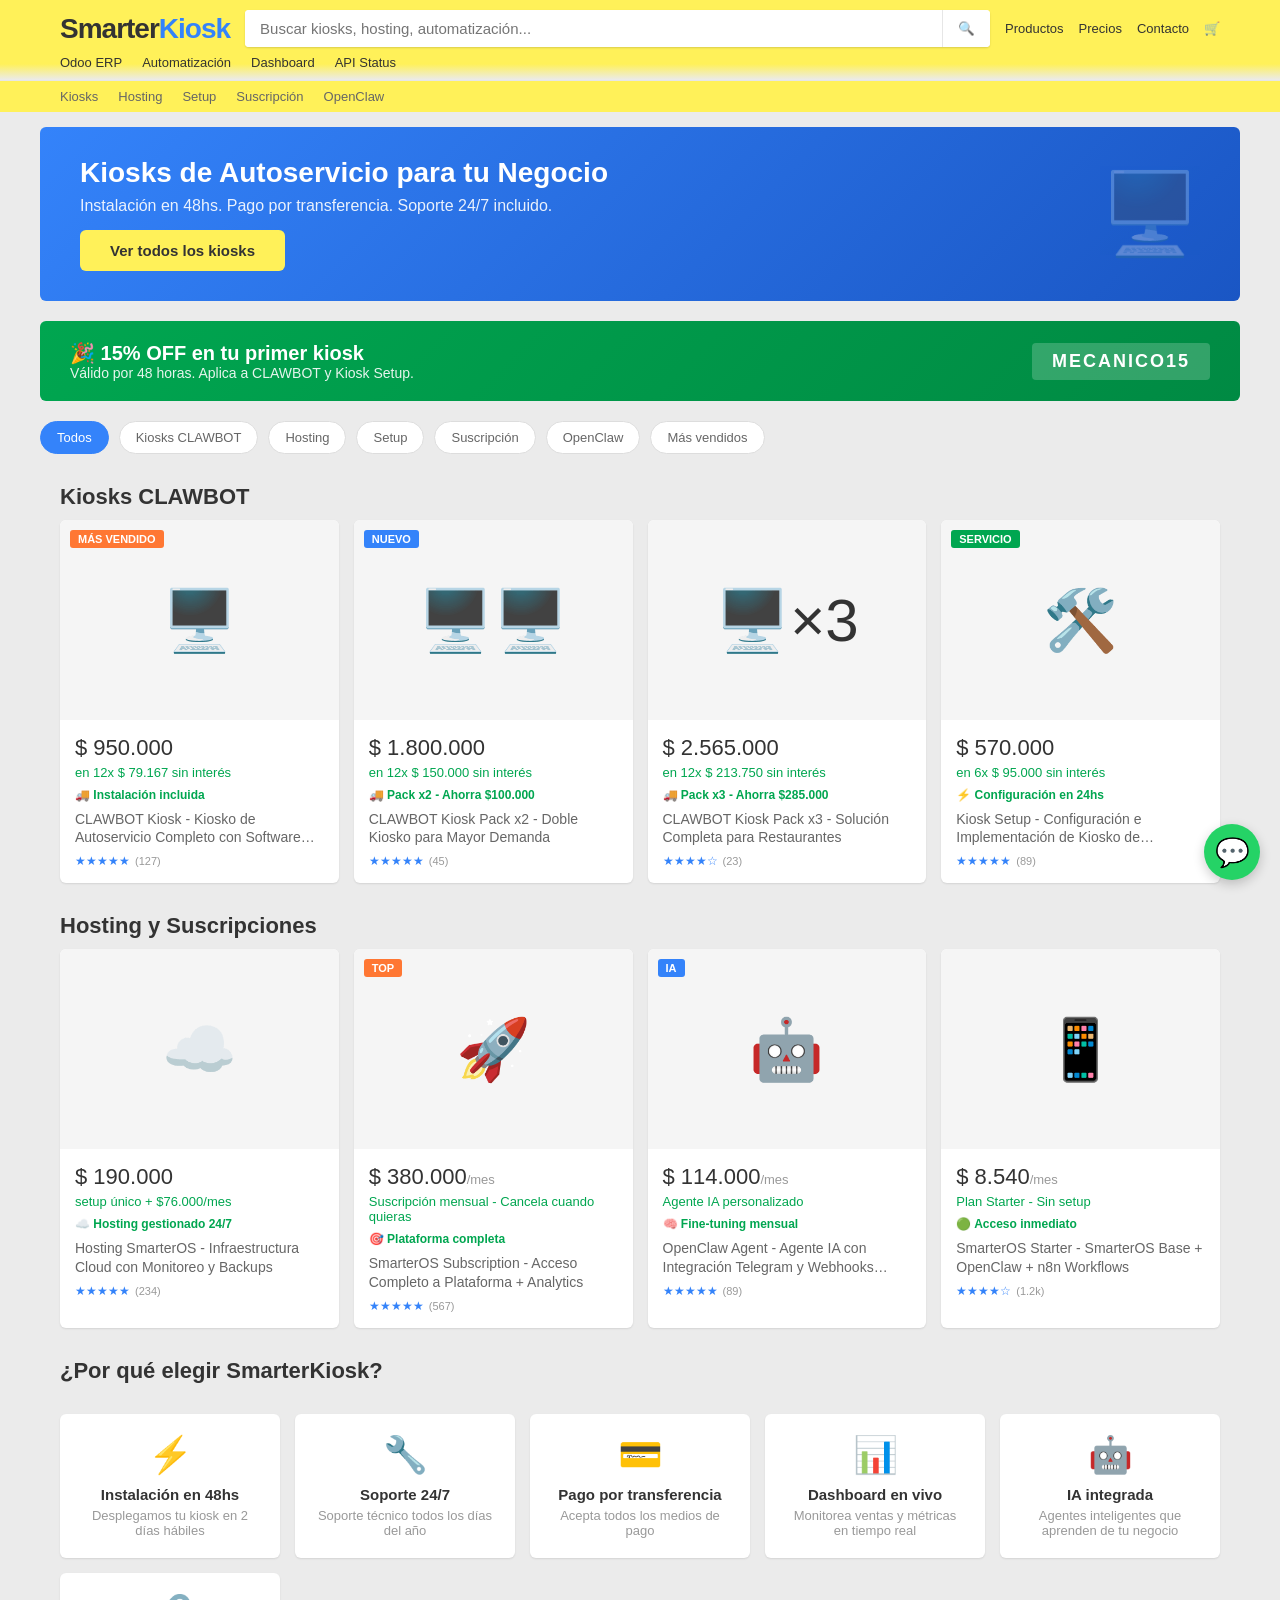
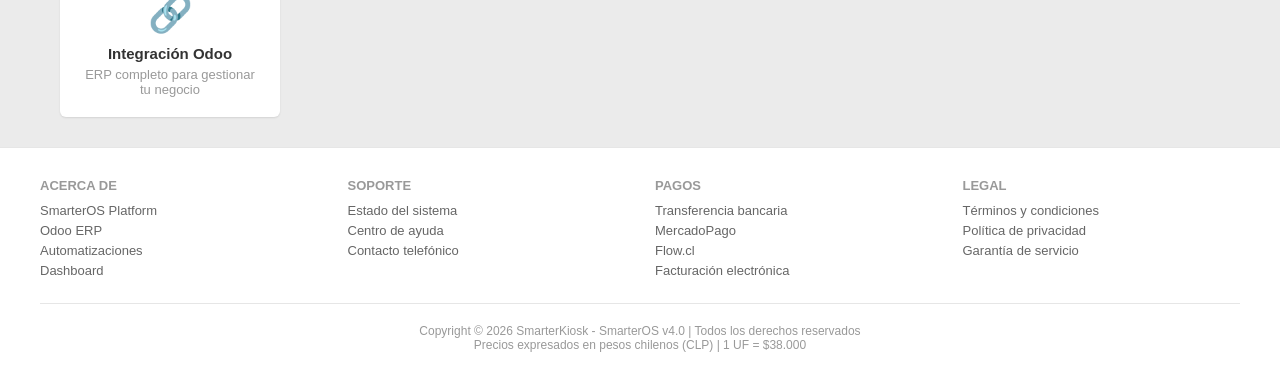
==== landing-meli/index.html @ 8a1b9704 "🛒 MercadoLibre-style Kiosk Landing Page CREATED: landing-meli/index.html   - ML-style header with se" ====
<!DOCTYPE html>
<html lang="es">
<head>
    <meta charset="UTF-8">
    <meta name="viewport" content="width=device-width, initial-scale=1.0">
    <title>SmarterKiosk - Kiosks de Autoservicio | SmarterOS</title>
    <link rel="icon" href="data:image/svg+xml,<svg xmlns='http://www.w3.org/2000/svg' viewBox='0 0 100 100'><text y='.9em' font-size='90'>🖥️</text></svg>">
    <style>
        * { margin: 0; padding: 0; box-sizing: border-box; }
        body { font-family: -apple-system, 'Proxima Nova', Roboto, Arial, sans-serif; background: #ebebeb; color: #333; }
        a { text-decoration: none; color: #3483fa; }
        a:hover { color: #1259c3; }
        
        /* HEADER */
        .header { background: linear-gradient(to bottom, #fff159 0%, #fff159 80%, #ebebeb 100%); padding: 0; position: sticky; top: 0; z-index: 100; }
        .header-inner { max-width: 1200px; margin: 0 auto; padding: 10px 20px; }
        .header-top { display: flex; align-items: center; gap: 15px; margin-bottom: 8px; }
        .logo { font-size: 28px; font-weight: 800; color: #333; letter-spacing: -1px; }
        .logo span { color: #3483fa; }
        .search-bar { flex: 1; display: flex; background: #fff; border-radius: 4px; overflow: hidden; box-shadow: 0 1px 2px rgba(0,0,0,0.15); }
        .search-bar input { flex: 1; padding: 10px 15px; border: none; font-size: 15px; outline: none; }
        .search-bar button { padding: 10px 15px; background: #fff; border: none; border-left: 1px solid #e6e6e6; cursor: pointer; color: #999; }
        .search-bar button:hover { color: #3483fa; }
        .header-nav { display: flex; gap: 20px; align-items: center; font-size: 13px; color: #333; }
        .header-nav a { color: #333; font-size: 13px; }
        .header-nav a:hover { color: #3483fa; }
        .header-right { margin-left: auto; display: flex; gap: 15px; align-items: center; }
        .header-right a { color: #333; font-size: 13px; white-space: nowrap; }
        .cart-icon { font-size: 18px; }

        /* SUBHEADER */
        .subheader { background: #fff159; border-top: 1px solid #e6e6e6; }
        .subheader-inner { max-width: 1200px; margin: 0 auto; padding: 8px 20px; display: flex; gap: 20px; font-size: 13px; }
        .subheader-inner a { color: #666; font-size: 13px; }
        .subheader-inner a:hover { color: #3483fa; }

        /* BANNER */
        .banner { max-width: 1200px; margin: 15px auto; border-radius: 6px; overflow: hidden; background: linear-gradient(135deg, #3483fa 0%, #1a56c4 100%); color: #fff; padding: 30px 40px; display: flex; align-items: center; justify-content: space-between; }
        .banner-text h1 { font-size: 28px; font-weight: 700; margin-bottom: 8px; }
        .banner-text p { font-size: 16px; opacity: 0.9; margin-bottom: 15px; }
        .banner-cta { display: inline-block; background: #fff159; color: #333; padding: 12px 30px; border-radius: 6px; font-weight: 600; font-size: 15px; transition: all 0.2s; }
        .banner-cta:hover { background: #ffe44e; transform: translateY(-2px); }
        .banner-img { font-size: 80px; opacity: 0.3; }

        /* CATEGORIES */
        .categories { max-width: 1200px; margin: 20px auto; display: flex; gap: 10px; overflow-x: auto; padding-bottom: 10px; }
        .cat-pill { padding: 8px 16px; background: #fff; border: 1px solid #ddd; border-radius: 20px; font-size: 13px; white-space: nowrap; color: #666; }
        .cat-pill:hover, .cat-pill.active { background: #3483fa; color: #fff; border-color: #3483fa; }

        /* PRODUCTS GRID */
        .section-title { max-width: 1200px; margin: 20px auto 10px; font-size: 22px; font-weight: 600; color: #333; padding: 0 20px; }
        .products { max-width: 1200px; margin: 0 auto 30px; display: grid; grid-template-columns: repeat(auto-fill, minmax(240px, 1fr)); gap: 15px; padding: 0 20px; }
        .product { background: #fff; border-radius: 6px; overflow: hidden; box-shadow: 0 1px 2px rgba(0,0,0,0.1); transition: box-shadow 0.2s; cursor: pointer; }
        .product:hover { box-shadow: 0 4px 12px rgba(0,0,0,0.15); }
        .product-img { height: 200px; background: #f5f5f5; display: flex; align-items: center; justify-content: center; font-size: 60px; position: relative; }
        .product-badge { position: absolute; top: 10px; left: 10px; background: #00a650; color: #fff; font-size: 11px; font-weight: 600; padding: 3px 8px; border-radius: 3px; }
        .product-badge.hot { background: #ff7733; }
        .product-badge.new { background: #3483fa; }
        .product-info { padding: 15px; }
        .product-price { font-size: 22px; font-weight: 400; color: #333; margin-bottom: 4px; }
        .product-installments { font-size: 13px; color: #00a650; margin-bottom: 8px; }
        .product-shipping { font-size: 12px; color: #00a650; font-weight: 600; margin-bottom: 8px; }
        .product-name { font-size: 14px; color: #666; line-height: 1.3; display: -webkit-box; -webkit-line-clamp: 2; -webkit-box-orient: vertical; overflow: hidden; }
        .product-rating { margin-top: 8px; display: flex; align-items: center; gap: 5px; }
        .stars { color: #3483fa; font-size: 12px; }
        .rating-count { font-size: 11px; color: #999; }

        /* FEATURES SECTION */
        .features { max-width: 1200px; margin: 30px auto; display: grid; grid-template-columns: repeat(auto-fit, minmax(200px, 1fr)); gap: 15px; padding: 0 20px; }
        .feature { background: #fff; border-radius: 6px; padding: 20px; text-align: center; box-shadow: 0 1px 2px rgba(0,0,0,0.1); }
        .feature-icon { font-size: 36px; margin-bottom: 10px; }
        .feature h3 { font-size: 15px; font-weight: 600; color: #333; margin-bottom: 5px; }
        .feature p { font-size: 13px; color: #999; }

        /* COUPON BANNER */
        .coupon-banner { max-width: 1200px; margin: 20px auto; background: linear-gradient(135deg, #00a650 0%, #008a43 100%); color: #fff; padding: 20px 30px; border-radius: 6px; display: flex; align-items: center; justify-content: space-between; }
        .coupon-banner h3 { font-size: 20px; font-weight: 700; }
        .coupon-banner p { font-size: 14px; opacity: 0.9; }
        .coupon-code { background: rgba(255,255,255,0.2); padding: 8px 20px; border-radius: 4px; font-size: 18px; font-weight: 700; letter-spacing: 2px; }

        /* FOOTER */
        .footer { background: #fff; border-top: 1px solid #e6e6e6; margin-top: 30px; padding: 30px 20px; }
        .footer-inner { max-width: 1200px; margin: 0 auto; display: grid; grid-template-columns: repeat(auto-fit, minmax(200px, 1fr)); gap: 30px; }
        .footer h4 { font-size: 13px; font-weight: 700; color: #999; margin-bottom: 10px; text-transform: uppercase; }
        .footer a { display: block; font-size: 13px; color: #666; margin-bottom: 5px; }
        .footer a:hover { color: #3483fa; }
        .footer-bottom { max-width: 1200px; margin: 20px auto 0; padding-top: 20px; border-top: 1px solid #e6e6e6; text-align: center; font-size: 12px; color: #999; }

        /* WHATSAPP FLOAT */
        .whatsapp-float { position: fixed; bottom: 20px; right: 20px; background: #25d366; color: #fff; width: 56px; height: 56px; border-radius: 50%; display: flex; align-items: center; justify-content: center; font-size: 28px; box-shadow: 0 4px 12px rgba(0,0,0,0.2); z-index: 999; }
        .whatsapp-float:hover { transform: scale(1.1); }

        /* RESPONSIVE */
        @media (max-width: 768px) {
            .header-top { flex-wrap: wrap; }
            .search-bar { order: 3; width: 100%; }
            .header-right { display: none; }
            .banner { flex-direction: column; text-align: center; padding: 20px; }
            .banner-img { display: none; }
            .products { grid-template-columns: repeat(2, 1fr); gap: 10px; }
            .product-img { height: 150px; }
            .product-price { font-size: 18px; }
            .coupon-banner { flex-direction: column; text-align: center; gap: 15px; }
        }
    </style>
</head>
<body>

    <!-- HEADER -->
    <header class="header">
        <div class="header-inner">
            <div class="header-top">
                <div class="logo">Smarter<span>Kiosk</span></div>
                <div class="search-bar">
                    <input type="text" placeholder="Buscar kiosks, hosting, automatización...">
                    <button>🔍</button>
                </div>
                <div class="header-right">
                    <a href="#productos">Productos</a>
                    <a href="#precios">Precios</a>
                    <a href="#contacto">Contacto</a>
                    <a href="https://odoo.ecocupon.cl" class="cart-icon">🛒</a>
                </div>
            </div>
            <div class="header-nav">
                <a href="https://odoo.ecocupon.cl">Odoo ERP</a>
                <a href="https://n8n.smarterbot.store">Automatización</a>
                <a href="https://flow.smarterbot.store">Dashboard</a>
                <a href="https://os.smarterbot.store">API Status</a>
            </div>
        </div>
    </header>

    <!-- SUBHEADER -->
    <div class="subheader">
        <div class="subheader-inner">
            <a href="#kiosks">Kiosks</a>
            <a href="#hosting">Hosting</a>
            <a href="#setup">Setup</a>
            <a href="#subscription">Suscripción</a>
            <a href="#openclaw">OpenClaw</a>
        </div>
    </div>

    <!-- BANNER -->
    <div class="banner">
        <div class="banner-text">
            <h1>Kiosks de Autoservicio para tu Negocio</h1>
            <p>Instalación en 48hs. Pago por transferencia. Soporte 24/7 incluido.</p>
            <a href="#productos" class="banner-cta">Ver todos los kiosks</a>
        </div>
        <div class="banner-img">🖥️</div>
    </div>

    <!-- COUPON BANNER -->
    <div class="coupon-banner">
        <div>
            <h3>🎉 15% OFF en tu primer kiosk</h3>
            <p>Válido por 48 horas. Aplica a CLAWBOT y Kiosk Setup.</p>
        </div>
        <div class="coupon-code">MECANICO15</div>
    </div>

    <!-- CATEGORIES -->
    <div class="categories">
        <div class="cat-pill active">Todos</div>
        <div class="cat-pill">Kiosks CLAWBOT</div>
        <div class="cat-pill">Hosting</div>
        <div class="cat-pill">Setup</div>
        <div class="cat-pill">Suscripción</div>
        <div class="cat-pill">OpenClaw</div>
        <div class="cat-pill">Más vendidos</div>
    </div>

    <!-- PRODUCTS: KIOSKS -->
    <h2 class="section-title">Kiosks CLAWBOT</h2>
    <div class="products">
        <div class="product" onclick="window.open('https://odoo.ecocupon.cl/web/login')">
            <div class="product-img">🖥️
                <span class="product-badge hot">MÁS VENDIDO</span>
            </div>
            <div class="product-info">
                <div class="product-price">$ 950.000</div>
                <div class="product-installments">en 12x $ 79.167 sin interés</div>
                <div class="product-shipping">🚚 Instalación incluida</div>
                <div class="product-name">CLAWBOT Kiosk - Kiosko de Autoservicio Completo con Software Integrado</div>
                <div class="product-rating">
                    <span class="stars">★★★★★</span>
                    <span class="rating-count">(127)</span>
                </div>
            </div>
        </div>
        <div class="product" onclick="window.open('https://odoo.ecocupon.cl/web/login')">
            <div class="product-img">🖥️🖥️
                <span class="product-badge new">NUEVO</span>
            </div>
            <div class="product-info">
                <div class="product-price">$ 1.800.000</div>
                <div class="product-installments">en 12x $ 150.000 sin interés</div>
                <div class="product-shipping">🚚 Pack x2 - Ahorra $100.000</div>
                <div class="product-name">CLAWBOT Kiosk Pack x2 - Doble Kiosko para Mayor Demanda</div>
                <div class="product-rating">
                    <span class="stars">★★★★★</span>
                    <span class="rating-count">(45)</span>
                </div>
            </div>
        </div>
        <div class="product" onclick="window.open('https://odoo.ecocupon.cl/web/login')">
            <div class="product-img">🖥️×3</div>
            <div class="product-info">
                <div class="product-price">$ 2.565.000</div>
                <div class="product-installments">en 12x $ 213.750 sin interés</div>
                <div class="product-shipping">🚚 Pack x3 - Ahorra $285.000</div>
                <div class="product-name">CLAWBOT Kiosk Pack x3 - Solución Completa para Restaurantes</div>
                <div class="product-rating">
                    <span class="stars">★★★★☆</span>
                    <span class="rating-count">(23)</span>
                </div>
            </div>
        </div>
        <div class="product" onclick="window.open('https://odoo.ecocupon.cl/web/login')">
            <div class="product-img">🛠️
                <span class="product-badge">SERVICIO</span>
            </div>
            <div class="product-info">
                <div class="product-price">$ 570.000</div>
                <div class="product-installments">en 6x $ 95.000 sin interés</div>
                <div class="product-shipping">⚡ Configuración en 24hs</div>
                <div class="product-name">Kiosk Setup - Configuración e Implementación de Kiosko de Autoservicio</div>
                <div class="product-rating">
                    <span class="stars">★★★★★</span>
                    <span class="rating-count">(89)</span>
                </div>
            </div>
        </div>
    </div>

    <!-- PRODUCTS: HOSTING & SUB -->
    <h2 class="section-title">Hosting y Suscripciones</h2>
    <div class="products">
        <div class="product" onclick="window.open('https://odoo.ecocupon.cl/web/login')">
            <div class="product-img">☁️</div>
            <div class="product-info">
                <div class="product-price">$ 190.000</div>
                <div class="product-installments">setup único + $76.000/mes</div>
                <div class="product-shipping">☁️ Hosting gestionado 24/7</div>
                <div class="product-name">Hosting SmarterOS - Infraestructura Cloud con Monitoreo y Backups</div>
                <div class="product-rating">
                    <span class="stars">★★★★★</span>
                    <span class="rating-count">(234)</span>
                </div>
            </div>
        </div>
        <div class="product" onclick="window.open('https://odoo.ecocupon.cl/web/login')">
            <div class="product-img">🚀
                <span class="product-badge hot">TOP</span>
            </div>
            <div class="product-info">
                <div class="product-price">$ 380.000<span style="font-size:13px;color:#999">/mes</span></div>
                <div class="product-installments">Suscripción mensual - Cancela cuando quieras</div>
                <div class="product-shipping">🎯 Plataforma completa</div>
                <div class="product-name">SmarterOS Subscription - Acceso Completo a Plataforma + Analytics</div>
                <div class="product-rating">
                    <span class="stars">★★★★★</span>
                    <span class="rating-count">(567)</span>
                </div>
            </div>
        </div>
        <div class="product" onclick="window.open('https://odoo.ecocupon.cl/web/login')">
            <div class="product-img">🤖
                <span class="product-badge new">IA</span>
            </div>
            <div class="product-info">
                <div class="product-price">$ 114.000<span style="font-size:13px;color:#999">/mes</span></div>
                <div class="product-installments">Agente IA personalizado</div>
                <div class="product-shipping">🧠 Fine-tuning mensual</div>
                <div class="product-name">OpenClaw Agent - Agente IA con Integración Telegram y Webhooks Custom</div>
                <div class="product-rating">
                    <span class="stars">★★★★★</span>
                    <span class="rating-count">(89)</span>
                </div>
            </div>
        </div>
        <div class="product" onclick="window.open('https://odoo.ecocupon.cl/web/login')">
            <div class="product-img">📱</div>
            <div class="product-info">
                <div class="product-price">$ 8.540<span style="font-size:13px;color:#999">/mes</span></div>
                <div class="product-installments">Plan Starter - Sin setup</div>
                <div class="product-shipping">🟢 Acceso inmediato</div>
                <div class="product-name">SmarterOS Starter - SmarterOS Base + OpenClaw + n8n Workflows</div>
                <div class="product-rating">
                    <span class="stars">★★★★☆</span>
                    <span class="rating-count">(1.2k)</span>
                </div>
            </div>
        </div>
    </div>

    <!-- FEATURES -->
    <h2 class="section-title">¿Por qué elegir SmarterKiosk?</h2>
    <div class="features">
        <div class="feature">
            <div class="feature-icon">⚡</div>
            <h3>Instalación en 48hs</h3>
            <p>Desplegamos tu kiosk en 2 días hábiles</p>
        </div>
        <div class="feature">
            <div class="feature-icon">🔧</div>
            <h3>Soporte 24/7</h3>
            <p>Soporte técnico todos los días del año</p>
        </div>
        <div class="feature">
            <div class="feature-icon">💳</div>
            <h3>Pago por transferencia</h3>
            <p>Acepta todos los medios de pago</p>
        </div>
        <div class="feature">
            <div class="feature-icon">📊</div>
            <h3>Dashboard en vivo</h3>
            <p>Monitorea ventas y métricas en tiempo real</p>
        </div>
        <div class="feature">
            <div class="feature-icon">🤖</div>
            <h3>IA integrada</h3>
            <p>Agentes inteligentes que aprenden de tu negocio</p>
        </div>
        <div class="feature">
            <div class="feature-icon">🔗</div>
            <h3>Integración Odoo</h3>
            <p>ERP completo para gestionar tu negocio</p>
        </div>
    </div>

    <!-- FOOTER -->
    <footer class="footer">
        <div class="footer-inner">
            <div>
                <h4>Acerca de</h4>
                <a href="https://os.smarterbot.store">SmarterOS Platform</a>
                <a href="https://odoo.ecocupon.cl">Odoo ERP</a>
                <a href="https://n8n.smarterbot.store">Automatizaciones</a>
                <a href="https://flow.smarterbot.store">Dashboard</a>
            </div>
            <div>
                <h4>Soporte</h4>
                <a href="https://os.smarterbot.store/status.json">Estado del sistema</a>
                <a href="https://qr.ecocupon.cl">Centro de ayuda</a>
                <a href="tel:+56900000000">Contacto telefónico</a>
            </div>
            <div>
                <h4>Pagos</h4>
                <a href="#">Transferencia bancaria</a>
                <a href="#">MercadoPago</a>
                <a href="#">Flow.cl</a>
                <a href="#">Facturación electrónica</a>
            </div>
            <div>
                <h4>Legal</h4>
                <a href="#">Términos y condiciones</a>
                <a href="#">Política de privacidad</a>
                <a href="#">Garantía de servicio</a>
            </div>
        </div>
        <div class="footer-bottom">
            <p>Copyright © 2026 SmarterKiosk - SmarterOS v4.0 | Todos los derechos reservados</p>
            <p>Precios expresados en pesos chilenos (CLP) | 1 UF = $38.000</p>
        </div>
    </footer>

    <!-- WHATSAPP FLOAT -->
    <a href="https://wa.me/56900000000?text=Hola!%20Me%20interesa%20un%20CLAWBOT%20Kiosk" class="whatsapp-float" target="_blank" title="Chatea por WhatsApp">💬</a>

</body>
</html>
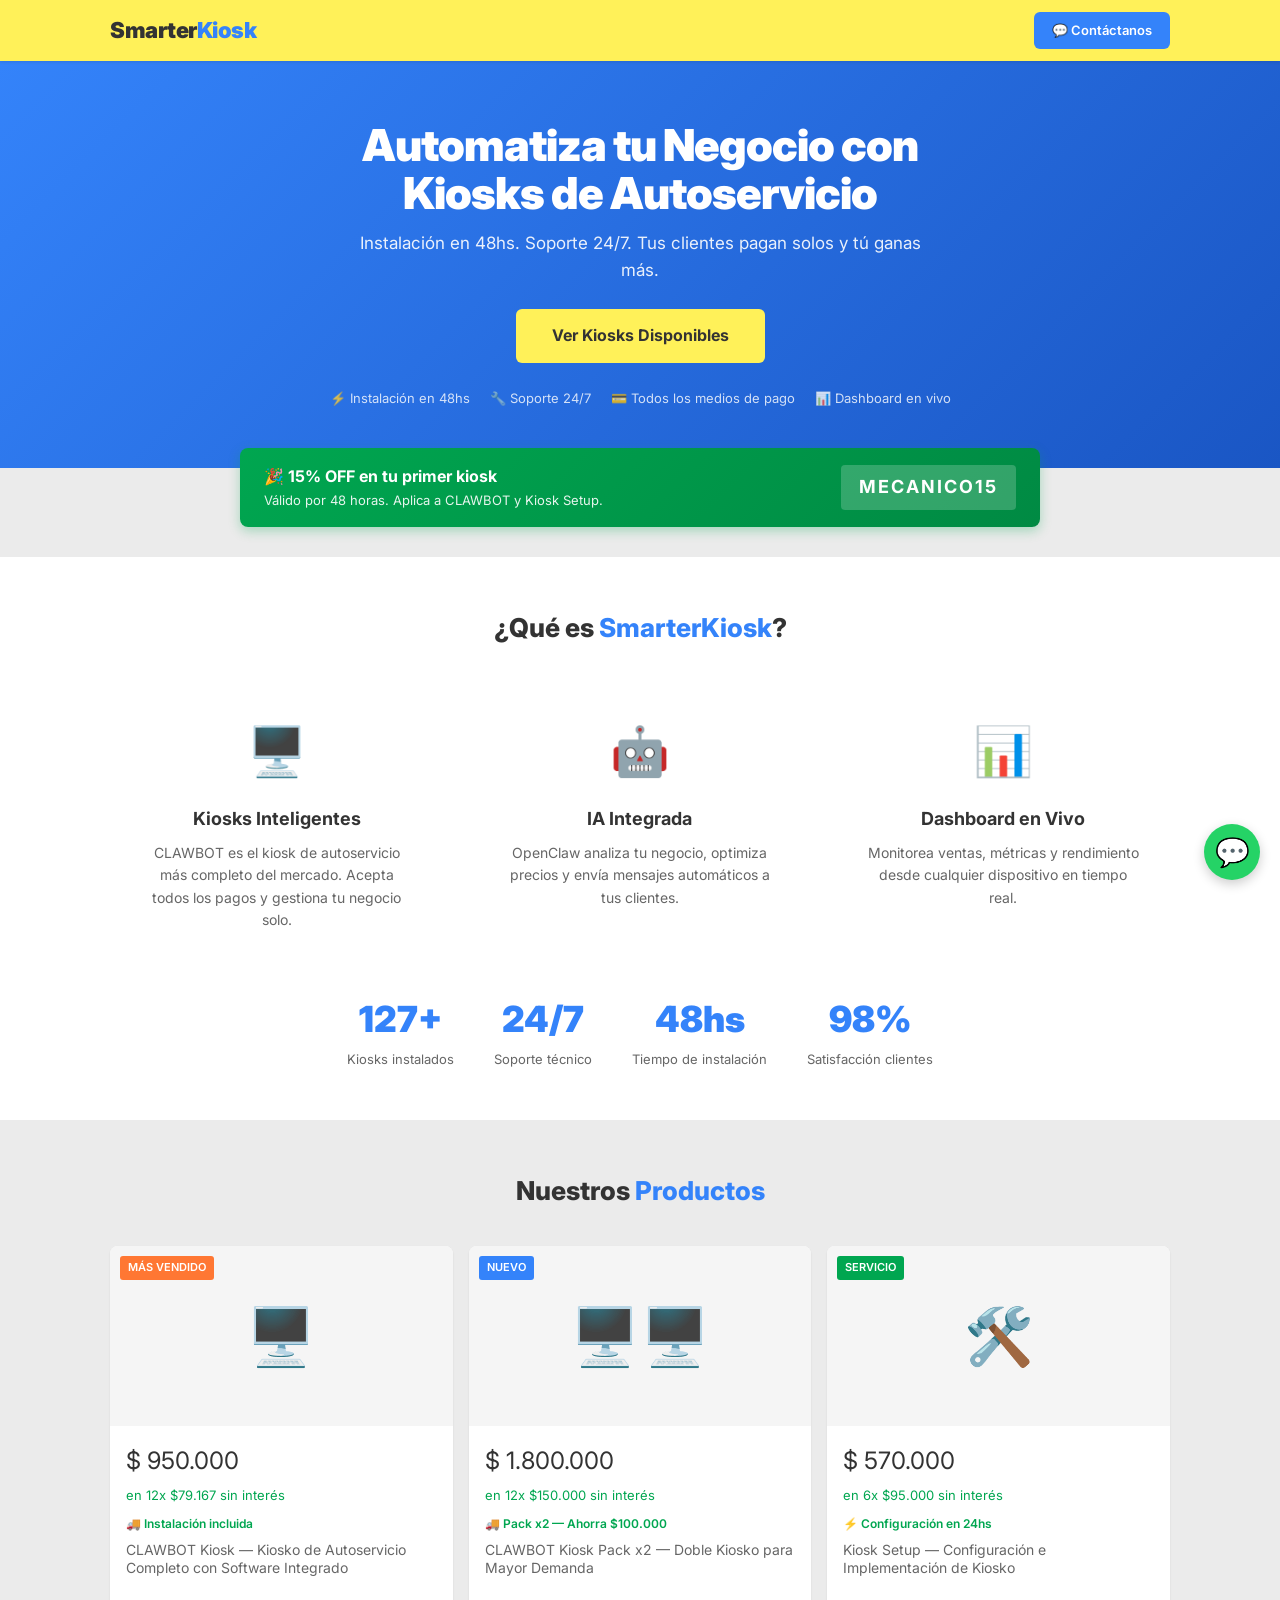
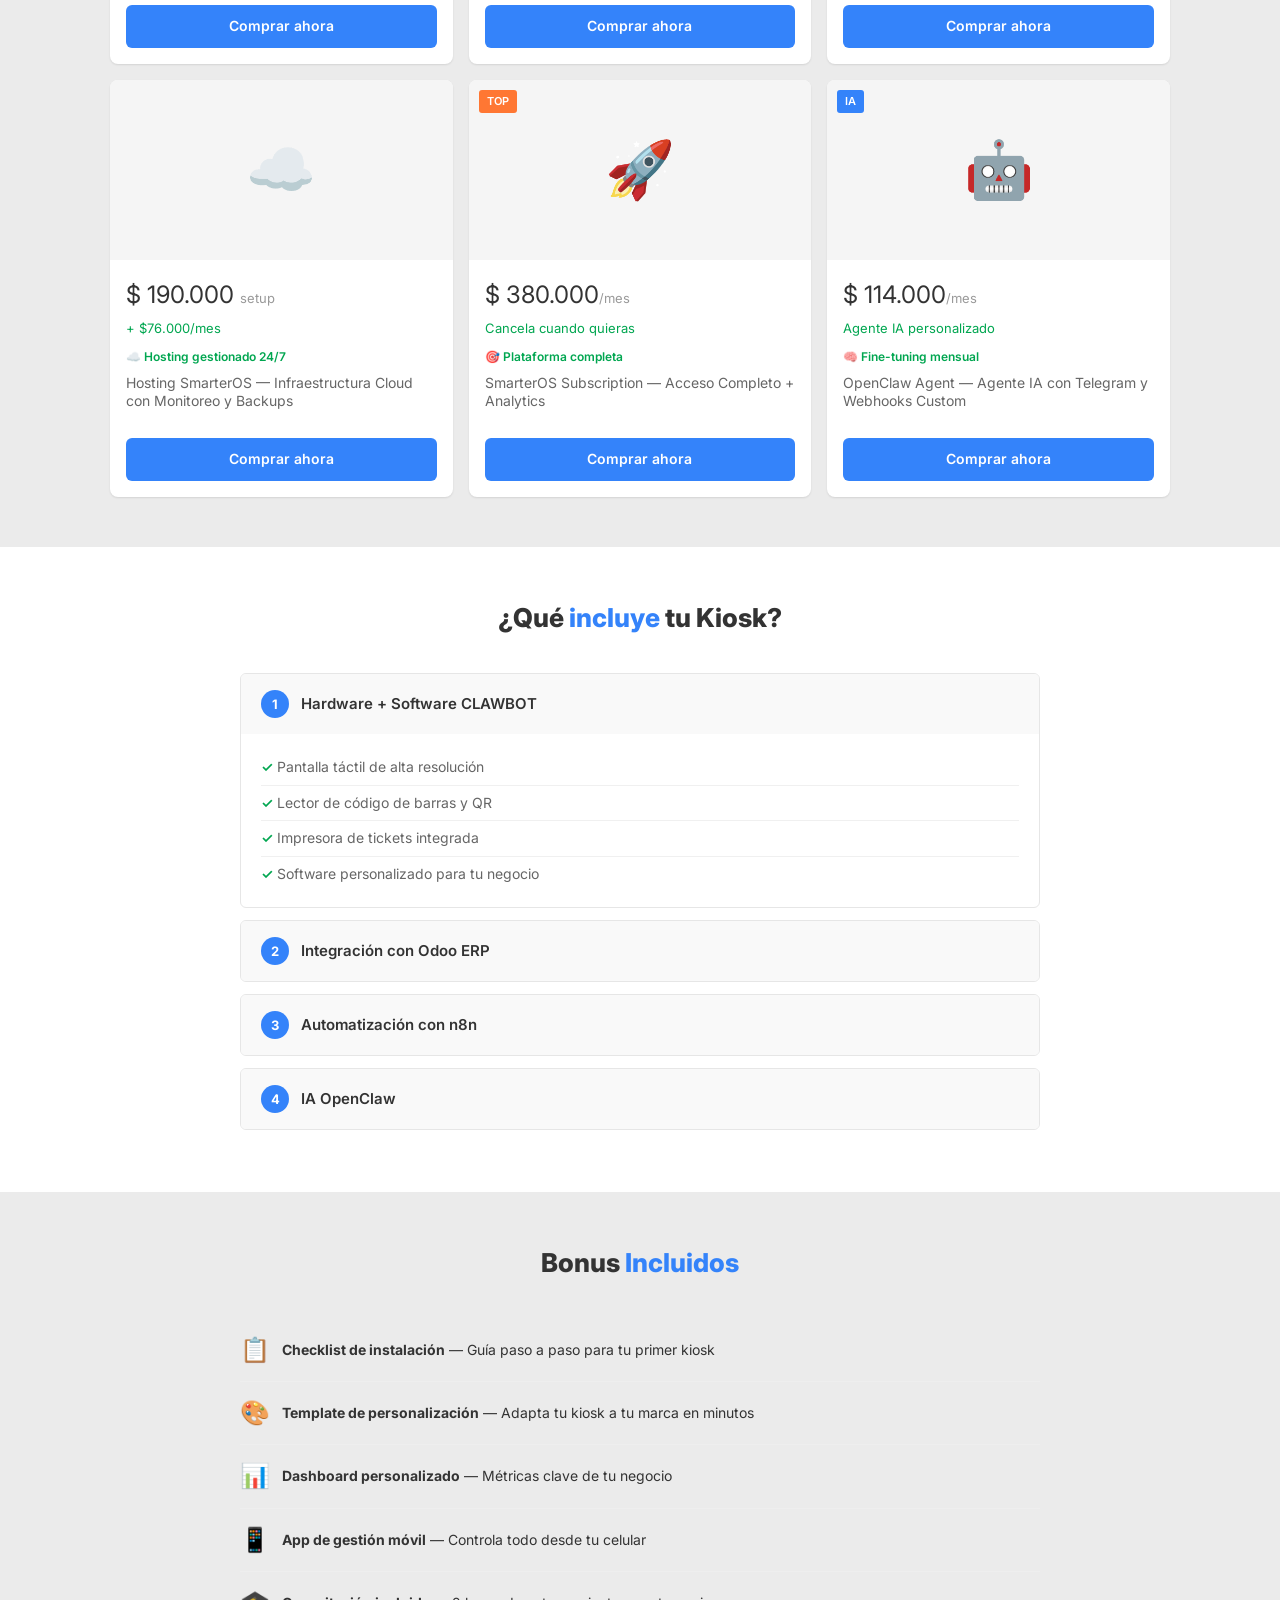
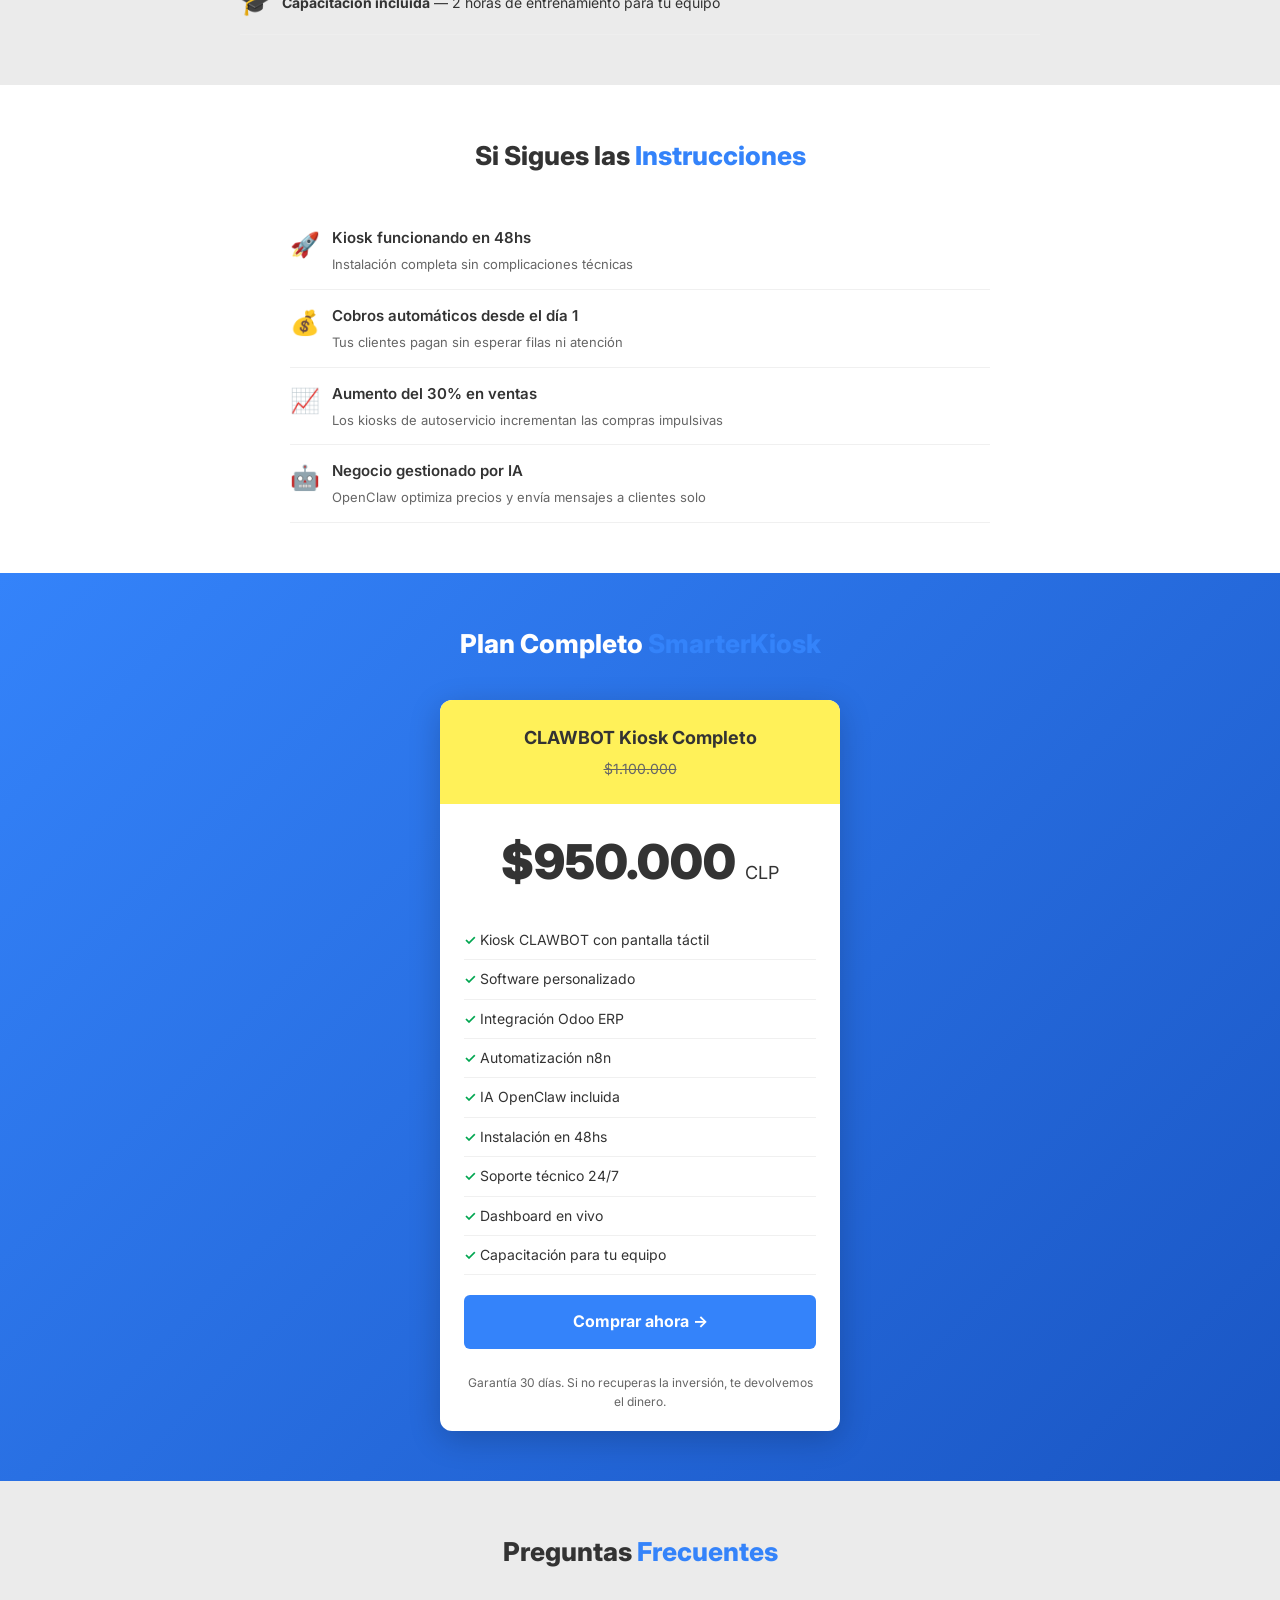
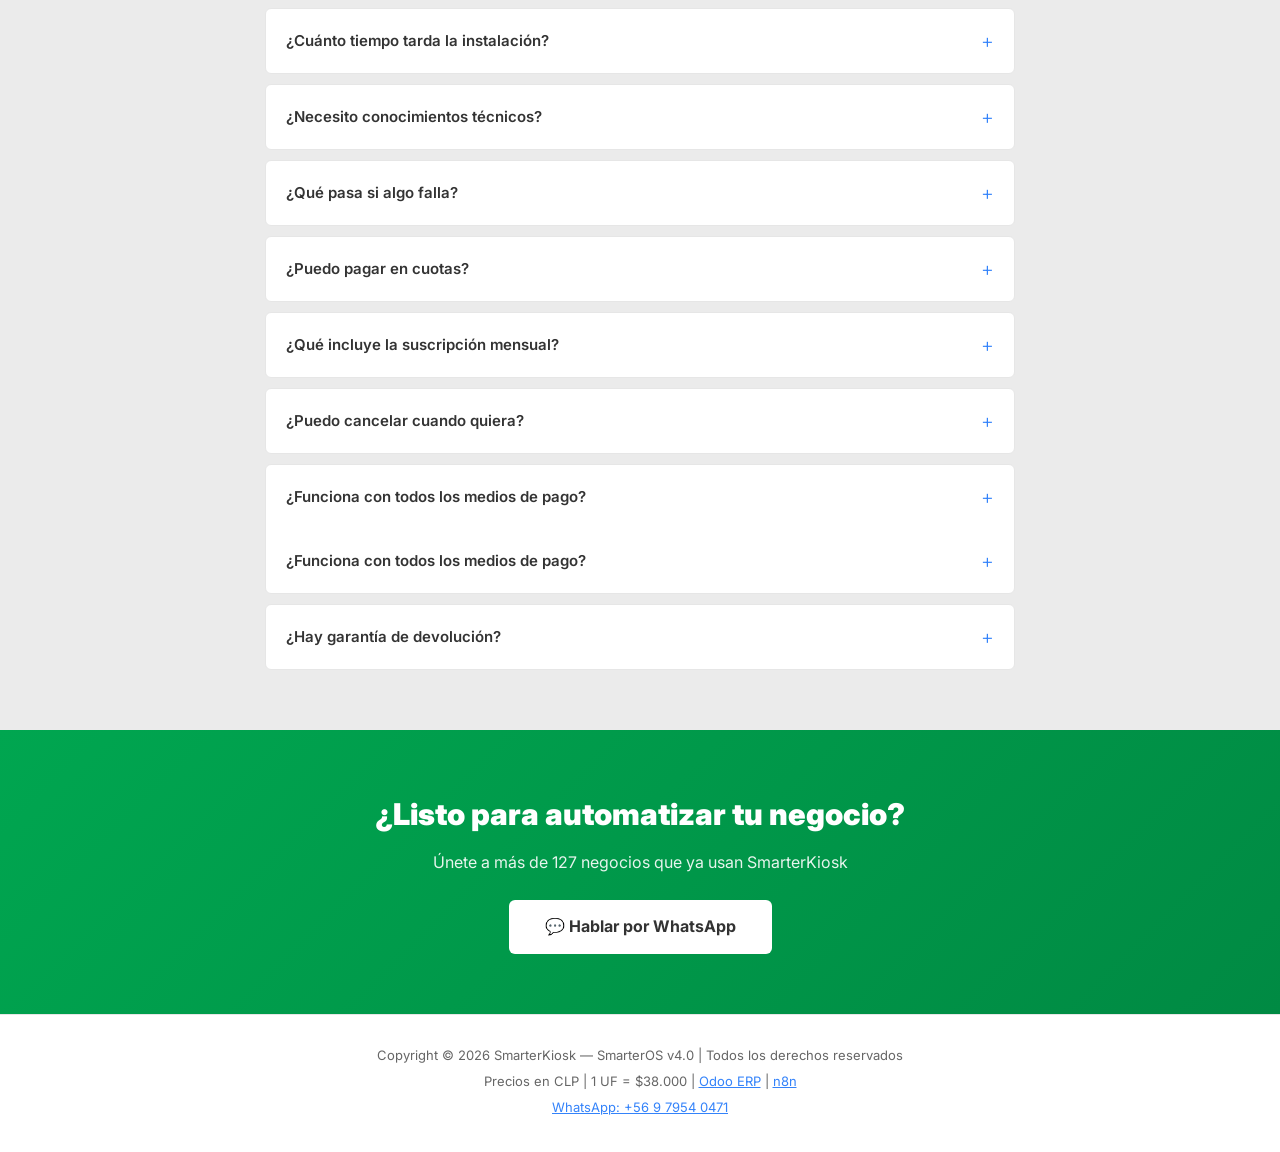
==== commit c63bb163: "MeliNinja-style Kiosk Landing - Complete redesign STYLE: Based on melininja.com structure   - Hero s" ====
--- a/landing-meli/index.html
+++ b/landing-meli/index.html
@@ -3,156 +3,187 @@
 <head>
     <meta charset="UTF-8">
     <meta name="viewport" content="width=device-width, initial-scale=1.0">
-    <title>SmarterKiosk - Kiosks de Autoservicio | SmarterOS</title>
-    <link rel="icon" href="data:image/svg+xml,<svg xmlns='http://www.w3.org/2000/svg' viewBox='0 0 100 100'><text y='.9em' font-size='90'>🖥️</text></svg>">
+    <title>SmarterKiosk — Kiosks de Autoservicio para tu Negocio</title>
+    <link rel="preconnect" href="https://fonts.googleapis.com">
+    <link href="https://fonts.googleapis.com/css2?family=Inter:wght@400;500;600;700;800;900&display=swap" rel="stylesheet">
     <style>
         * { margin: 0; padding: 0; box-sizing: border-box; }
-        body { font-family: -apple-system, 'Proxima Nova', Roboto, Arial, sans-serif; background: #ebebeb; color: #333; }
-        a { text-decoration: none; color: #3483fa; }
-        a:hover { color: #1259c3; }
+        :root {
+            --yellow: #FFF159;
+            --blue: #3483FA;
+            --green: #00A650;
+            --dark: #333;
+            --gray: #666;
+            --light: #EBEBEB;
+            --white: #FFF;
+        }
+        body { font-family: 'Inter', -apple-system, sans-serif; background: var(--light); color: var(--dark); line-height: 1.6; }
+        .container { max-width: 1100px; margin: 0 auto; padding: 0 20px; }
         
         /* HEADER */
-        .header { background: linear-gradient(to bottom, #fff159 0%, #fff159 80%, #ebebeb 100%); padding: 0; position: sticky; top: 0; z-index: 100; }
-        .header-inner { max-width: 1200px; margin: 0 auto; padding: 10px 20px; }
-        .header-top { display: flex; align-items: center; gap: 15px; margin-bottom: 8px; }
-        .logo { font-size: 28px; font-weight: 800; color: #333; letter-spacing: -1px; }
-        .logo span { color: #3483fa; }
-        .search-bar { flex: 1; display: flex; background: #fff; border-radius: 4px; overflow: hidden; box-shadow: 0 1px 2px rgba(0,0,0,0.15); }
-        .search-bar input { flex: 1; padding: 10px 15px; border: none; font-size: 15px; outline: none; }
-        .search-bar button { padding: 10px 15px; background: #fff; border: none; border-left: 1px solid #e6e6e6; cursor: pointer; color: #999; }
-        .search-bar button:hover { color: #3483fa; }
-        .header-nav { display: flex; gap: 20px; align-items: center; font-size: 13px; color: #333; }
-        .header-nav a { color: #333; font-size: 13px; }
-        .header-nav a:hover { color: #3483fa; }
-        .header-right { margin-left: auto; display: flex; gap: 15px; align-items: center; }
-        .header-right a { color: #333; font-size: 13px; white-space: nowrap; }
-        .cart-icon { font-size: 18px; }
-
-        /* SUBHEADER */
-        .subheader { background: #fff159; border-top: 1px solid #e6e6e6; }
-        .subheader-inner { max-width: 1200px; margin: 0 auto; padding: 8px 20px; display: flex; gap: 20px; font-size: 13px; }
-        .subheader-inner a { color: #666; font-size: 13px; }
-        .subheader-inner a:hover { color: #3483fa; }
-
-        /* BANNER */
-        .banner { max-width: 1200px; margin: 15px auto; border-radius: 6px; overflow: hidden; background: linear-gradient(135deg, #3483fa 0%, #1a56c4 100%); color: #fff; padding: 30px 40px; display: flex; align-items: center; justify-content: space-between; }
-        .banner-text h1 { font-size: 28px; font-weight: 700; margin-bottom: 8px; }
-        .banner-text p { font-size: 16px; opacity: 0.9; margin-bottom: 15px; }
-        .banner-cta { display: inline-block; background: #fff159; color: #333; padding: 12px 30px; border-radius: 6px; font-weight: 600; font-size: 15px; transition: all 0.2s; }
-        .banner-cta:hover { background: #ffe44e; transform: translateY(-2px); }
-        .banner-img { font-size: 80px; opacity: 0.3; }
-
-        /* CATEGORIES */
-        .categories { max-width: 1200px; margin: 20px auto; display: flex; gap: 10px; overflow-x: auto; padding-bottom: 10px; }
-        .cat-pill { padding: 8px 16px; background: #fff; border: 1px solid #ddd; border-radius: 20px; font-size: 13px; white-space: nowrap; color: #666; }
-        .cat-pill:hover, .cat-pill.active { background: #3483fa; color: #fff; border-color: #3483fa; }
-
-        /* PRODUCTS GRID */
-        .section-title { max-width: 1200px; margin: 20px auto 10px; font-size: 22px; font-weight: 600; color: #333; padding: 0 20px; }
-        .products { max-width: 1200px; margin: 0 auto 30px; display: grid; grid-template-columns: repeat(auto-fill, minmax(240px, 1fr)); gap: 15px; padding: 0 20px; }
-        .product { background: #fff; border-radius: 6px; overflow: hidden; box-shadow: 0 1px 2px rgba(0,0,0,0.1); transition: box-shadow 0.2s; cursor: pointer; }
-        .product:hover { box-shadow: 0 4px 12px rgba(0,0,0,0.15); }
-        .product-img { height: 200px; background: #f5f5f5; display: flex; align-items: center; justify-content: center; font-size: 60px; position: relative; }
-        .product-badge { position: absolute; top: 10px; left: 10px; background: #00a650; color: #fff; font-size: 11px; font-weight: 600; padding: 3px 8px; border-radius: 3px; }
-        .product-badge.hot { background: #ff7733; }
-        .product-badge.new { background: #3483fa; }
-        .product-info { padding: 15px; }
-        .product-price { font-size: 22px; font-weight: 400; color: #333; margin-bottom: 4px; }
-        .product-installments { font-size: 13px; color: #00a650; margin-bottom: 8px; }
-        .product-shipping { font-size: 12px; color: #00a650; font-weight: 600; margin-bottom: 8px; }
-        .product-name { font-size: 14px; color: #666; line-height: 1.3; display: -webkit-box; -webkit-line-clamp: 2; -webkit-box-orient: vertical; overflow: hidden; }
-        .product-rating { margin-top: 8px; display: flex; align-items: center; gap: 5px; }
-        .stars { color: #3483fa; font-size: 12px; }
-        .rating-count { font-size: 11px; color: #999; }
-
-        /* FEATURES SECTION */
-        .features { max-width: 1200px; margin: 30px auto; display: grid; grid-template-columns: repeat(auto-fit, minmax(200px, 1fr)); gap: 15px; padding: 0 20px; }
-        .feature { background: #fff; border-radius: 6px; padding: 20px; text-align: center; box-shadow: 0 1px 2px rgba(0,0,0,0.1); }
-        .feature-icon { font-size: 36px; margin-bottom: 10px; }
-        .feature h3 { font-size: 15px; font-weight: 600; color: #333; margin-bottom: 5px; }
-        .feature p { font-size: 13px; color: #999; }
-
-        /* COUPON BANNER */
-        .coupon-banner { max-width: 1200px; margin: 20px auto; background: linear-gradient(135deg, #00a650 0%, #008a43 100%); color: #fff; padding: 20px 30px; border-radius: 6px; display: flex; align-items: center; justify-content: space-between; }
-        .coupon-banner h3 { font-size: 20px; font-weight: 700; }
-        .coupon-banner p { font-size: 14px; opacity: 0.9; }
-        .coupon-code { background: rgba(255,255,255,0.2); padding: 8px 20px; border-radius: 4px; font-size: 18px; font-weight: 700; letter-spacing: 2px; }
+        header { background: var(--yellow); padding: 12px 0; position: sticky; top: 0; z-index: 100; box-shadow: 0 1px 3px rgba(0,0,0,0.1); }
+        .header-inner { display: flex; align-items: center; justify-content: space-between; max-width: 1100px; margin: 0 auto; padding: 0 20px; }
+        .logo { font-size: 22px; font-weight: 900; color: var(--dark); letter-spacing: -0.5px; }
+        .logo span { color: var(--blue); }
+        .header-cta { background: var(--blue); color: var(--white); padding: 8px 18px; border-radius: 6px; font-size: 13px; font-weight: 600; text-decoration: none; }
+        .header-cta:hover { background: #1259c3; }
+
+        /* HERO */
+        .hero { background: linear-gradient(135deg, var(--blue) 0%, #1a56c4 100%); color: var(--white); padding: 60px 20px; text-align: center; }
+        .hero h1 { font-size: clamp(28px, 5vw, 44px); font-weight: 900; line-height: 1.1; margin-bottom: 12px; letter-spacing: -1px; }
+        .hero p { font-size: 17px; opacity: 0.9; margin-bottom: 25px; max-width: 600px; margin-left: auto; margin-right: auto; }
+        .hero-cta { display: inline-block; background: var(--yellow); color: var(--dark); padding: 14px 36px; border-radius: 6px; font-weight: 700; font-size: 16px; text-decoration: none; transition: all 0.2s; }
+        .hero-cta:hover { background: #ffe44e; transform: translateY(-2px); }
+        .hero-badges { display: flex; justify-content: center; gap: 20px; margin-top: 25px; flex-wrap: wrap; font-size: 13px; opacity: 0.8; }
+        .hero-badges span { display: flex; align-items: center; gap: 5px; }
+
+        /* SECTION */
+        .section { padding: 50px 20px; }
+        .section-title { text-align: center; font-size: 26px; font-weight: 800; margin-bottom: 35px; color: var(--dark); }
+        .section-title span { color: var(--blue); }
+
+        /* ABOUT */
+        .about { background: var(--white); }
+        .about-grid { display: grid; grid-template-columns: repeat(auto-fit, minmax(280px, 1fr)); gap: 30px; max-width: 1100px; margin: 0 auto; }
+        .about-card { padding: 30px; text-align: center; }
+        .about-icon { font-size: 48px; margin-bottom: 15px; }
+        .about-card h3 { font-size: 18px; font-weight: 700; margin-bottom: 8px; }
+        .about-card p { font-size: 14px; color: var(--gray); }
+        .stats { display: flex; justify-content: center; gap: 40px; margin-top: 30px; flex-wrap: wrap; }
+        .stat { text-align: center; }
+        .stat-num { font-size: 36px; font-weight: 900; color: var(--blue); }
+        .stat-label { font-size: 13px; color: var(--gray); }
+
+        /* PRODUCTS */
+        .products-grid { display: grid; grid-template-columns: repeat(auto-fill, minmax(260px, 1fr)); gap: 16px; max-width: 1100px; margin: 0 auto; }
+        .product { background: var(--white); border-radius: 8px; overflow: hidden; box-shadow: 0 1px 2px rgba(0,0,0,0.1); transition: box-shadow 0.2s; }
+        .product:hover { box-shadow: 0 6px 16px rgba(0,0,0,0.15); }
+        .product-img { height: 180px; background: #f5f5f5; display: flex; align-items: center; justify-content: center; font-size: 56px; position: relative; }
+        .badge { position: absolute; top: 10px; left: 10px; background: var(--green); color: #fff; font-size: 11px; font-weight: 600; padding: 3px 8px; border-radius: 3px; }
+        .badge.hot { background: #ff7733; }
+        .badge.new { background: var(--blue); }
+        .product-info { padding: 16px; }
+        .price { font-size: 24px; font-weight: 400; color: var(--dark); margin-bottom: 4px; }
+        .installments { font-size: 13px; color: var(--green); margin-bottom: 8px; }
+        .shipping { font-size: 12px; color: var(--green); font-weight: 600; margin-bottom: 8px; }
+        .product-name { font-size: 14px; color: var(--gray); line-height: 1.3; display: -webkit-box; -webkit-line-clamp: 2; -webkit-box-orient: vertical; overflow: hidden; }
+        .product-btn { display: block; width: calc(100% - 32px); margin: 12px 16px 16px; padding: 10px; background: var(--blue); color: #fff; border: none; border-radius: 6px; font-size: 14px; font-weight: 600; cursor: pointer; text-align: center; text-decoration: none; }
+        .product-btn:hover { background: #1259c3; }
+
+        /* COURSE STRUCTURE */
+        .structure { background: var(--white); }
+        .modules { max-width: 800px; margin: 0 auto; }
+        .module { border: 1px solid #e6e6e6; border-radius: 6px; margin-bottom: 12px; overflow: hidden; }
+        .module-header { padding: 16px 20px; background: #f9f9f9; display: flex; align-items: center; gap: 12px; cursor: pointer; }
+        .module-num { background: var(--blue); color: #fff; width: 28px; height: 28px; border-radius: 50%; display: flex; align-items: center; justify-content: center; font-size: 13px; font-weight: 700; }
+        .module-title { font-size: 15px; font-weight: 600; }
+        .module-content { padding: 16px 20px; font-size: 14px; color: var(--gray); display: none; }
+        .module.open .module-content { display: block; }
+        .module ul { list-style: none; padding: 0; }
+        .module ul li { padding: 6px 0; border-bottom: 1px solid #f0f0f0; }
+        .module ul li:last-child { border-bottom: none; }
+        .module ul li::before { content: "✓ "; color: var(--green); font-weight: 600; }
+
+        /* BONUSES */
+        .bonuses { max-width: 800px; margin: 0 auto; }
+        .bonus-item { display: flex; align-items: center; gap: 12px; padding: 12px 0; border-bottom: 1px solid #eee; }
+        .bonus-icon { font-size: 24px; }
+        .bonus-text { font-size: 14px; }
+        .bonus-text strong { color: var(--dark); }
+
+        /* PRICING */
+        .pricing-section { background: linear-gradient(135deg, var(--blue) 0%, #1a56c4 100%); color: #fff; text-align: center; }
+        .pricing-section .section-title { color: #fff; }
+        .pricing-card { max-width: 400px; margin: 0 auto; background: #fff; color: var(--dark); border-radius: 12px; overflow: hidden; box-shadow: 0 8px 32px rgba(0,0,0,0.2); }
+        .pricing-header { background: var(--yellow); padding: 24px; }
+        .pricing-header h3 { font-size: 18px; font-weight: 700; margin-bottom: 5px; }
+        .pricing-header .old-price { font-size: 14px; color: var(--gray); text-decoration: line-through; }
+        .pricing-amount { font-size: 48px; font-weight: 900; color: var(--dark); padding: 20px; }
+        .pricing-amount span { font-size: 18px; font-weight: 400; }
+        .pricing-features { padding: 0 24px 20px; text-align: left; }
+        .pricing-features li { list-style: none; padding: 8px 0; font-size: 14px; border-bottom: 1px solid #f0f0f0; }
+        .pricing-features li::before { content: "✓ "; color: var(--green); font-weight: 600; }
+        .pricing-btn { display: block; margin: 0 24px 24px; padding: 14px; background: var(--blue); color: #fff; border: none; border-radius: 6px; font-size: 16px; font-weight: 700; cursor: pointer; text-decoration: none; text-align: center; }
+        .pricing-btn:hover { background: #1259c3; }
+        .pricing-guarantee { font-size: 12px; color: var(--gray); padding: 0 24px 20px; text-align: center; }
+
+        /* OUTCOMES */
+        .outcomes { background: var(--white); }
+        .outcomes-list { max-width: 700px; margin: 0 auto; }
+        .outcome { display: flex; align-items: flex-start; gap: 12px; padding: 14px 0; border-bottom: 1px solid #f0f0f0; }
+        .outcome-icon { font-size: 24px; flex-shrink: 0; }
+        .outcome h4 { font-size: 15px; font-weight: 600; margin-bottom: 4px; }
+        .outcome p { font-size: 13px; color: var(--gray); }
+
+        /* FAQ */
+        .faq { background: var(--light); }
+        .faq-list { max-width: 750px; margin: 0 auto; }
+        .faq-item { border: 1px solid #e6e6e6; border-radius: 6px; margin-bottom: 10px; background: #fff; overflow: hidden; }
+        .faq-q { padding: 16px 20px; font-size: 15px; font-weight: 600; cursor: pointer; display: flex; justify-content: space-between; align-items: center; }
+        .faq-q::after { content: "+"; font-size: 20px; color: var(--blue); font-weight: 300; }
+        .faq-item.open .faq-q::after { content: "−"; }
+        .faq-a { padding: 0 20px 16px; font-size: 14px; color: var(--gray); display: none; }
+        .faq-item.open .faq-a { display: block; }
+
+        /* FINAL CTA */
+        .final-cta { background: linear-gradient(135deg, var(--green) 0%, #008a43 100%); color: #fff; text-align: center; padding: 60px 20px; }
+        .final-cta h2 { font-size: 30px; font-weight: 900; margin-bottom: 12px; }
+        .final-cta p { font-size: 16px; opacity: 0.9; margin-bottom: 25px; }
+        .final-cta .hero-cta { background: #fff; color: var(--dark); }
+        .final-cta .hero-cta:hover { background: #f5f5f5; }
 
         /* FOOTER */
-        .footer { background: #fff; border-top: 1px solid #e6e6e6; margin-top: 30px; padding: 30px 20px; }
-        .footer-inner { max-width: 1200px; margin: 0 auto; display: grid; grid-template-columns: repeat(auto-fit, minmax(200px, 1fr)); gap: 30px; }
-        .footer h4 { font-size: 13px; font-weight: 700; color: #999; margin-bottom: 10px; text-transform: uppercase; }
-        .footer a { display: block; font-size: 13px; color: #666; margin-bottom: 5px; }
-        .footer a:hover { color: #3483fa; }
-        .footer-bottom { max-width: 1200px; margin: 20px auto 0; padding-top: 20px; border-top: 1px solid #e6e6e6; text-align: center; font-size: 12px; color: #999; }
-
-        /* WHATSAPP FLOAT */
-        .whatsapp-float { position: fixed; bottom: 20px; right: 20px; background: #25d366; color: #fff; width: 56px; height: 56px; border-radius: 50%; display: flex; align-items: center; justify-content: center; font-size: 28px; box-shadow: 0 4px 12px rgba(0,0,0,0.2); z-index: 999; }
+        footer { background: #fff; border-top: 1px solid #e6e6e6; padding: 30px 20px; text-align: center; font-size: 13px; color: var(--gray); }
+        footer a { color: var(--blue); }
+        footer p { margin-bottom: 5px; }
+
+        /* WHATSAPP */
+        .whatsapp-float { position: fixed; bottom: 20px; right: 20px; background: #25D366; color: #fff; width: 56px; height: 56px; border-radius: 50%; display: flex; align-items: center; justify-content: center; font-size: 28px; text-decoration: none; box-shadow: 0 4px 12px rgba(0,0,0,0.2); z-index: 999; }
         .whatsapp-float:hover { transform: scale(1.1); }
 
-        /* RESPONSIVE */
+        /* COUPON */
+        .coupon-banner { max-width: 800px; margin: -20px auto 30px; background: linear-gradient(135deg, var(--green) 0%, #008a43 100%); color: #fff; padding: 16px 24px; border-radius: 8px; display: flex; align-items: center; justify-content: space-between; position: relative; z-index: 10; box-shadow: 0 4px 12px rgba(0,166,80,0.3); }
+        .coupon-banner h3 { font-size: 16px; font-weight: 700; }
+        .coupon-banner p { font-size: 13px; opacity: 0.9; }
+        .coupon-code { background: rgba(255,255,255,0.2); padding: 8px 18px; border-radius: 4px; font-size: 18px; font-weight: 700; letter-spacing: 2px; }
+
         @media (max-width: 768px) {
-            .header-top { flex-wrap: wrap; }
-            .search-bar { order: 3; width: 100%; }
-            .header-right { display: none; }
-            .banner { flex-direction: column; text-align: center; padding: 20px; }
-            .banner-img { display: none; }
-            .products { grid-template-columns: repeat(2, 1fr); gap: 10px; }
-            .product-img { height: 150px; }
-            .product-price { font-size: 18px; }
-            .coupon-banner { flex-direction: column; text-align: center; gap: 15px; }
+            .hero { padding: 40px 20px; }
+            .hero h1 { font-size: 28px; }
+            .products-grid { grid-template-columns: repeat(2, 1fr); gap: 10px; }
+            .product-img { height: 140px; font-size: 40px; }
+            .price { font-size: 20px; }
+            .coupon-banner { flex-direction: column; text-align: center; gap: 12px; margin: 10px 15px 20px; }
+            .stats { gap: 20px; }
         }
     </style>
 </head>
 <body>
 
     <!-- HEADER -->
-    <header class="header">
+    <header>
         <div class="header-inner">
-            <div class="header-top">
-                <div class="logo">Smarter<span>Kiosk</span></div>
-                <div class="search-bar">
-                    <input type="text" placeholder="Buscar kiosks, hosting, automatización...">
-                    <button>🔍</button>
-                </div>
-                <div class="header-right">
-                    <a href="#productos">Productos</a>
-                    <a href="#precios">Precios</a>
-                    <a href="#contacto">Contacto</a>
-                    <a href="https://odoo.ecocupon.cl" class="cart-icon">🛒</a>
-                </div>
-            </div>
-            <div class="header-nav">
-                <a href="https://odoo.ecocupon.cl">Odoo ERP</a>
-                <a href="https://n8n.smarterbot.store">Automatización</a>
-                <a href="https://flow.smarterbot.store">Dashboard</a>
-                <a href="https://os.smarterbot.store">API Status</a>
-            </div>
+            <div class="logo">Smarter<span>Kiosk</span></div>
+            <a href="https://wa.me/56979540471?text=Hola!%20Me%20interesa%20un%20CLAWBOT%20Kiosk" class="header-cta" target="_blank">💬 Contáctanos</a>
         </div>
     </header>
 
-    <!-- SUBHEADER -->
-    <div class="subheader">
-        <div class="subheader-inner">
-            <a href="#kiosks">Kiosks</a>
-            <a href="#hosting">Hosting</a>
-            <a href="#setup">Setup</a>
-            <a href="#subscription">Suscripción</a>
-            <a href="#openclaw">OpenClaw</a>
-        </div>
-    </div>
-
-    <!-- BANNER -->
-    <div class="banner">
-        <div class="banner-text">
-            <h1>Kiosks de Autoservicio para tu Negocio</h1>
-            <p>Instalación en 48hs. Pago por transferencia. Soporte 24/7 incluido.</p>
-            <a href="#productos" class="banner-cta">Ver todos los kiosks</a>
-        </div>
-        <div class="banner-img">🖥️</div>
-    </div>
-
-    <!-- COUPON BANNER -->
+    <!-- HERO -->
+    <section class="hero">
+        <div class="container">
+            <h1>Automatiza tu Negocio con<br>Kiosks de Autoservicio</h1>
+            <p>Instalación en 48hs. Soporte 24/7. Tus clientes pagan solos y tú ganas más.</p>
+            <a href="#productos" class="hero-cta">Ver Kiosks Disponibles</a>
+            <div class="hero-badges">
+                <span>⚡ Instalación en 48hs</span>
+                <span>🔧 Soporte 24/7</span>
+                <span>💳 Todos los medios de pago</span>
+                <span>📊 Dashboard en vivo</span>
+            </div>
+        </div>
+    </section>
+
+    <!-- COUPON -->
     <div class="coupon-banner">
         <div>
             <h3>🎉 15% OFF en tu primer kiosk</h3>
@@ -161,214 +192,284 @@
         <div class="coupon-code">MECANICO15</div>
     </div>
 
-    <!-- CATEGORIES -->
-    <div class="categories">
-        <div class="cat-pill active">Todos</div>
-        <div class="cat-pill">Kiosks CLAWBOT</div>
-        <div class="cat-pill">Hosting</div>
-        <div class="cat-pill">Setup</div>
-        <div class="cat-pill">Suscripción</div>
-        <div class="cat-pill">OpenClaw</div>
-        <div class="cat-pill">Más vendidos</div>
-    </div>
-
-    <!-- PRODUCTS: KIOSKS -->
-    <h2 class="section-title">Kiosks CLAWBOT</h2>
-    <div class="products">
-        <div class="product" onclick="window.open('https://odoo.ecocupon.cl/web/login')">
-            <div class="product-img">🖥️
-                <span class="product-badge hot">MÁS VENDIDO</span>
-            </div>
-            <div class="product-info">
-                <div class="product-price">$ 950.000</div>
-                <div class="product-installments">en 12x $ 79.167 sin interés</div>
-                <div class="product-shipping">🚚 Instalación incluida</div>
-                <div class="product-name">CLAWBOT Kiosk - Kiosko de Autoservicio Completo con Software Integrado</div>
-                <div class="product-rating">
-                    <span class="stars">★★★★★</span>
-                    <span class="rating-count">(127)</span>
-                </div>
-            </div>
-        </div>
-        <div class="product" onclick="window.open('https://odoo.ecocupon.cl/web/login')">
-            <div class="product-img">🖥️🖥️
-                <span class="product-badge new">NUEVO</span>
-            </div>
-            <div class="product-info">
-                <div class="product-price">$ 1.800.000</div>
-                <div class="product-installments">en 12x $ 150.000 sin interés</div>
-                <div class="product-shipping">🚚 Pack x2 - Ahorra $100.000</div>
-                <div class="product-name">CLAWBOT Kiosk Pack x2 - Doble Kiosko para Mayor Demanda</div>
-                <div class="product-rating">
-                    <span class="stars">★★★★★</span>
-                    <span class="rating-count">(45)</span>
-                </div>
-            </div>
-        </div>
-        <div class="product" onclick="window.open('https://odoo.ecocupon.cl/web/login')">
-            <div class="product-img">🖥️×3</div>
-            <div class="product-info">
-                <div class="product-price">$ 2.565.000</div>
-                <div class="product-installments">en 12x $ 213.750 sin interés</div>
-                <div class="product-shipping">🚚 Pack x3 - Ahorra $285.000</div>
-                <div class="product-name">CLAWBOT Kiosk Pack x3 - Solución Completa para Restaurantes</div>
-                <div class="product-rating">
-                    <span class="stars">★★★★☆</span>
-                    <span class="rating-count">(23)</span>
-                </div>
-            </div>
-        </div>
-        <div class="product" onclick="window.open('https://odoo.ecocupon.cl/web/login')">
-            <div class="product-img">🛠️
-                <span class="product-badge">SERVICIO</span>
-            </div>
-            <div class="product-info">
-                <div class="product-price">$ 570.000</div>
-                <div class="product-installments">en 6x $ 95.000 sin interés</div>
-                <div class="product-shipping">⚡ Configuración en 24hs</div>
-                <div class="product-name">Kiosk Setup - Configuración e Implementación de Kiosko de Autoservicio</div>
-                <div class="product-rating">
-                    <span class="stars">★★★★★</span>
-                    <span class="rating-count">(89)</span>
-                </div>
-            </div>
-        </div>
-    </div>
-
-    <!-- PRODUCTS: HOSTING & SUB -->
-    <h2 class="section-title">Hosting y Suscripciones</h2>
-    <div class="products">
-        <div class="product" onclick="window.open('https://odoo.ecocupon.cl/web/login')">
-            <div class="product-img">☁️</div>
-            <div class="product-info">
-                <div class="product-price">$ 190.000</div>
-                <div class="product-installments">setup único + $76.000/mes</div>
-                <div class="product-shipping">☁️ Hosting gestionado 24/7</div>
-                <div class="product-name">Hosting SmarterOS - Infraestructura Cloud con Monitoreo y Backups</div>
-                <div class="product-rating">
-                    <span class="stars">★★★★★</span>
-                    <span class="rating-count">(234)</span>
-                </div>
-            </div>
-        </div>
-        <div class="product" onclick="window.open('https://odoo.ecocupon.cl/web/login')">
-            <div class="product-img">🚀
-                <span class="product-badge hot">TOP</span>
-            </div>
-            <div class="product-info">
-                <div class="product-price">$ 380.000<span style="font-size:13px;color:#999">/mes</span></div>
-                <div class="product-installments">Suscripción mensual - Cancela cuando quieras</div>
-                <div class="product-shipping">🎯 Plataforma completa</div>
-                <div class="product-name">SmarterOS Subscription - Acceso Completo a Plataforma + Analytics</div>
-                <div class="product-rating">
-                    <span class="stars">★★★★★</span>
-                    <span class="rating-count">(567)</span>
-                </div>
-            </div>
-        </div>
-        <div class="product" onclick="window.open('https://odoo.ecocupon.cl/web/login')">
-            <div class="product-img">🤖
-                <span class="product-badge new">IA</span>
-            </div>
-            <div class="product-info">
-                <div class="product-price">$ 114.000<span style="font-size:13px;color:#999">/mes</span></div>
-                <div class="product-installments">Agente IA personalizado</div>
-                <div class="product-shipping">🧠 Fine-tuning mensual</div>
-                <div class="product-name">OpenClaw Agent - Agente IA con Integración Telegram y Webhooks Custom</div>
-                <div class="product-rating">
-                    <span class="stars">★★★★★</span>
-                    <span class="rating-count">(89)</span>
-                </div>
-            </div>
-        </div>
-        <div class="product" onclick="window.open('https://odoo.ecocupon.cl/web/login')">
-            <div class="product-img">📱</div>
-            <div class="product-info">
-                <div class="product-price">$ 8.540<span style="font-size:13px;color:#999">/mes</span></div>
-                <div class="product-installments">Plan Starter - Sin setup</div>
-                <div class="product-shipping">🟢 Acceso inmediato</div>
-                <div class="product-name">SmarterOS Starter - SmarterOS Base + OpenClaw + n8n Workflows</div>
-                <div class="product-rating">
-                    <span class="stars">★★★★☆</span>
-                    <span class="rating-count">(1.2k)</span>
-                </div>
-            </div>
-        </div>
-    </div>
-
-    <!-- FEATURES -->
-    <h2 class="section-title">¿Por qué elegir SmarterKiosk?</h2>
-    <div class="features">
-        <div class="feature">
-            <div class="feature-icon">⚡</div>
-            <h3>Instalación en 48hs</h3>
-            <p>Desplegamos tu kiosk en 2 días hábiles</p>
-        </div>
-        <div class="feature">
-            <div class="feature-icon">🔧</div>
-            <h3>Soporte 24/7</h3>
-            <p>Soporte técnico todos los días del año</p>
-        </div>
-        <div class="feature">
-            <div class="feature-icon">💳</div>
-            <h3>Pago por transferencia</h3>
-            <p>Acepta todos los medios de pago</p>
-        </div>
-        <div class="feature">
-            <div class="feature-icon">📊</div>
-            <h3>Dashboard en vivo</h3>
-            <p>Monitorea ventas y métricas en tiempo real</p>
-        </div>
-        <div class="feature">
-            <div class="feature-icon">🤖</div>
-            <h3>IA integrada</h3>
-            <p>Agentes inteligentes que aprenden de tu negocio</p>
-        </div>
-        <div class="feature">
-            <div class="feature-icon">🔗</div>
-            <h3>Integración Odoo</h3>
-            <p>ERP completo para gestionar tu negocio</p>
-        </div>
-    </div>
+    <!-- ABOUT -->
+    <section class="section about">
+        <div class="container">
+            <h2 class="section-title">¿Qué es <span>SmarterKiosk</span>?</h2>
+            <div class="about-grid">
+                <div class="about-card">
+                    <div class="about-icon">🖥️</div>
+                    <h3>Kiosks Inteligentes</h3>
+                    <p>CLAWBOT es el kiosk de autoservicio más completo del mercado. Acepta todos los pagos y gestiona tu negocio solo.</p>
+                </div>
+                <div class="about-card">
+                    <div class="about-icon">🤖</div>
+                    <h3>IA Integrada</h3>
+                    <p>OpenClaw analiza tu negocio, optimiza precios y envía mensajes automáticos a tus clientes.</p>
+                </div>
+                <div class="about-card">
+                    <div class="about-icon">📊</div>
+                    <h3>Dashboard en Vivo</h3>
+                    <p>Monitorea ventas, métricas y rendimiento desde cualquier dispositivo en tiempo real.</p>
+                </div>
+            </div>
+            <div class="stats">
+                <div class="stat"><div class="stat-num">127+</div><div class="stat-label">Kiosks instalados</div></div>
+                <div class="stat"><div class="stat-num">24/7</div><div class="stat-label">Soporte técnico</div></div>
+                <div class="stat"><div class="stat-num">48hs</div><div class="stat-label">Tiempo de instalación</div></div>
+                <div class="stat"><div class="stat-num">98%</div><div class="stat-label">Satisfacción clientes</div></div>
+            </div>
+        </div>
+    </section>
+
+    <!-- PRODUCTS -->
+    <section class="section" id="productos">
+        <div class="container">
+            <h2 class="section-title">Nuestros <span>Productos</span></h2>
+            <div class="products-grid">
+                <div class="product">
+                    <div class="product-img">🖥️ <span class="badge hot">MÁS VENDIDO</span></div>
+                    <div class="product-info">
+                        <div class="price">$ 950.000</div>
+                        <div class="installments">en 12x $79.167 sin interés</div>
+                        <div class="shipping">🚚 Instalación incluida</div>
+                        <div class="product-name">CLAWBOT Kiosk — Kiosko de Autoservicio Completo con Software Integrado</div>
+                    </div>
+                    <a href="https://odoo.ecocupon.cl/web/login" class="product-btn" target="_blank">Comprar ahora</a>
+                </div>
+                <div class="product">
+                    <div class="product-img">🖥️🖥️ <span class="badge new">NUEVO</span></div>
+                    <div class="product-info">
+                        <div class="price">$ 1.800.000</div>
+                        <div class="installments">en 12x $150.000 sin interés</div>
+                        <div class="shipping">🚚 Pack x2 — Ahorra $100.000</div>
+                        <div class="product-name">CLAWBOT Kiosk Pack x2 — Doble Kiosko para Mayor Demanda</div>
+                    </div>
+                    <a href="https://odoo.ecocupon.cl/web/login" class="product-btn" target="_blank">Comprar ahora</a>
+                </div>
+                <div class="product">
+                    <div class="product-img">🛠️ <span class="badge">SERVICIO</span></div>
+                    <div class="product-info">
+                        <div class="price">$ 570.000</div>
+                        <div class="installments">en 6x $95.000 sin interés</div>
+                        <div class="shipping">⚡ Configuración en 24hs</div>
+                        <div class="product-name">Kiosk Setup — Configuración e Implementación de Kiosko</div>
+                    </div>
+                    <a href="https://odoo.ecocupon.cl/web/login" class="product-btn" target="_blank">Comprar ahora</a>
+                </div>
+                <div class="product">
+                    <div class="product-img">☁️</div>
+                    <div class="product-info">
+                        <div class="price">$ 190.000 <span style="font-size:13px;color:#999">setup</span></div>
+                        <div class="installments">+ $76.000/mes</div>
+                        <div class="shipping">☁️ Hosting gestionado 24/7</div>
+                        <div class="product-name">Hosting SmarterOS — Infraestructura Cloud con Monitoreo y Backups</div>
+                    </div>
+                    <a href="https://odoo.ecocupon.cl/web/login" class="product-btn" target="_blank">Comprar ahora</a>
+                </div>
+                <div class="product">
+                    <div class="product-img">🚀 <span class="badge hot">TOP</span></div>
+                    <div class="product-info">
+                        <div class="price">$ 380.000<span style="font-size:13px;color:#999">/mes</span></div>
+                        <div class="installments">Cancela cuando quieras</div>
+                        <div class="shipping">🎯 Plataforma completa</div>
+                        <div class="product-name">SmarterOS Subscription — Acceso Completo + Analytics</div>
+                    </div>
+                    <a href="https://odoo.ecocupon.cl/web/login" class="product-btn" target="_blank">Comprar ahora</a>
+                </div>
+                <div class="product">
+                    <div class="product-img">🤖 <span class="badge new">IA</span></div>
+                    <div class="product-info">
+                        <div class="price">$ 114.000<span style="font-size:13px;color:#999">/mes</span></div>
+                        <div class="installments">Agente IA personalizado</div>
+                        <div class="shipping">🧠 Fine-tuning mensual</div>
+                        <div class="product-name">OpenClaw Agent — Agente IA con Telegram y Webhooks Custom</div>
+                    </div>
+                    <a href="https://odoo.ecocupon.cl/web/login" class="product-btn" target="_blank">Comprar ahora</a>
+                </div>
+            </div>
+        </div>
+    </section>
+
+    <!-- STRUCTURE -->
+    <section class="section structure">
+        <div class="container">
+            <h2 class="section-title">¿Qué <span>incluye</span> tu Kiosk?</h2>
+            <div class="modules">
+                <div class="module open">
+                    <div class="module-header" onclick="this.parentElement.classList.toggle('open')">
+                        <div class="module-num">1</div>
+                        <div class="module-title">Hardware + Software CLAWBOT</div>
+                    </div>
+                    <div class="module-content">
+                        <ul>
+                            <li>Pantalla táctil de alta resolución</li>
+                            <li>Lector de código de barras y QR</li>
+                            <li>Impresora de tickets integrada</li>
+                            <li>Software personalizado para tu negocio</li>
+                        </ul>
+                    </div>
+                </div>
+                <div class="module">
+                    <div class="module-header" onclick="this.parentElement.classList.toggle('open')">
+                        <div class="module-num">2</div>
+                        <div class="module-title">Integración con Odoo ERP</div>
+                    </div>
+                    <div class="module-content">
+                        <ul>
+                            <li>Gestión de inventario automática</li>
+                            <li>Facturación electrónica al SII</li>
+                            <li>Reportes de ventas en tiempo real</li>
+                            <li>Control de stock multi-sucursal</li>
+                        </ul>
+                    </div>
+                </div>
+                <div class="module">
+                    <div class="module-header" onclick="this.parentElement.classList.toggle('open')">
+                        <div class="module-num">3</div>
+                        <div class="module-title">Automatización con n8n</div>
+                    </div>
+                    <div class="module-content">
+                        <ul>
+                            <li>Alertas automáticas por WhatsApp</li>
+                            <li>Email marketing a clientes</li>
+                            <li>Recordatorios de pago</li>
+                            <li>Integración con MercadoPago</li>
+                        </ul>
+                    </div>
+                </div>
+                <div class="module">
+                    <div class="module-header" onclick="this.parentElement.classList.toggle('open')">
+                        <div class="module-num">4</div>
+                        <div class="module-title">IA OpenClaw</div>
+                    </div>
+                    <div class="module-content">
+                        <ul>
+                            <li>Análisis predictivo de ventas</li>
+                            <li>Optimización automática de precios</li>
+                            <li>Chatbot para atención al cliente</li>
+                            <li>Reportes inteligentes semanales</li>
+                        </ul>
+                    </div>
+                </div>
+            </div>
+        </div>
+    </section>
+
+    <!-- BONUSES -->
+    <section class="section">
+        <div class="container">
+            <h2 class="section-title">Bonus <span>Incluidos</span></h2>
+            <div class="bonuses">
+                <div class="bonus-item"><div class="bonus-icon">📋</div><div class="bonus-text"><strong>Checklist de instalación</strong> — Guía paso a paso para tu primer kiosk</div></div>
+                <div class="bonus-item"><div class="bonus-icon">🎨</div><div class="bonus-text"><strong>Template de personalización</strong> — Adapta tu kiosk a tu marca en minutos</div></div>
+                <div class="bonus-item"><div class="bonus-icon">📊</div><div class="bonus-text"><strong>Dashboard personalizado</strong> — Métricas clave de tu negocio</div></div>
+                <div class="bonus-item"><div class="bonus-icon">📱</div><div class="bonus-text"><strong>App de gestión móvil</strong> — Controla todo desde tu celular</div></div>
+                <div class="bonus-item"><div class="bonus-icon">🎓</div><div class="bonus-text"><strong>Capacitación incluida</strong> — 2 horas de entrenamiento para tu equipo</div></div>
+            </div>
+        </div>
+    </section>
+
+    <!-- OUTCOMES -->
+    <section class="section outcomes">
+        <div class="container">
+            <h2 class="section-title">Si Sigues las <span>Instrucciones</span></h2>
+            <div class="outcomes-list">
+                <div class="outcome"><div class="outcome-icon">🚀</div><div><h4>Kiosk funcionando en 48hs</h4><p>Instalación completa sin complicaciones técnicas</p></div></div>
+                <div class="outcome"><div class="outcome-icon">💰</div><div><h4>Cobros automáticos desde el día 1</h4><p>Tus clientes pagan sin esperar filas ni atención</p></div></div>
+                <div class="outcome"><div class="outcome-icon">📈</div><div><h4>Aumento del 30% en ventas</h4><p>Los kiosks de autoservicio incrementan las compras impulsivas</p></div></div>
+                <div class="outcome"><div class="outcome-icon">🤖</div><div><h4>Negocio gestionado por IA</h4><p>OpenClaw optimiza precios y envía mensajes a clientes solo</p></div></div>
+            </div>
+        </div>
+    </section>
+
+    <!-- PRICING -->
+    <section class="section pricing-section" id="precios">
+        <div class="container">
+            <h2 class="section-title">Plan Completo <span>SmarterKiosk</span></h2>
+            <div class="pricing-card">
+                <div class="pricing-header">
+                    <h3>CLAWBOT Kiosk Completo</h3>
+                    <div class="old-price">$1.100.000</div>
+                </div>
+                <div class="pricing-amount">$950.000 <span>CLP</span></div>
+                <ul class="pricing-features">
+                    <li>Kiosk CLAWBOT con pantalla táctil</li>
+                    <li>Software personalizado</li>
+                    <li>Integración Odoo ERP</li>
+                    <li>Automatización n8n</li>
+                    <li>IA OpenClaw incluida</li>
+                    <li>Instalación en 48hs</li>
+                    <li>Soporte técnico 24/7</li>
+                    <li>Dashboard en vivo</li>
+                    <li>Capacitación para tu equipo</li>
+                </ul>
+                <a href="https://odoo.ecocupon.cl/web/login" class="pricing-btn" target="_blank">Comprar ahora →</a>
+                <div class="pricing-guarantee">Garantía 30 días. Si no recuperas la inversión, te devolvemos el dinero.</div>
+            </div>
+        </div>
+    </section>
+
+    <!-- FAQ -->
+    <section class="section faq">
+        <div class="container">
+            <h2 class="section-title">Preguntas <span>Frecuentes</span></h2>
+            <div class="faq-list">
+                <div class="faq-item">
+                    <div class="faq-q" onclick="this.parentElement.classList.toggle('open')">¿Cuánto tiempo tarda la instalación?</div>
+                    <div class="faq-a">48 horas hábiles desde que confirmas el pago. Incluye instalación física, configuración de software y capacitación para tu equipo.</div>
+                </div>
+                <div class="faq-item">
+                    <div class="faq-q" onclick="this.parentElement.classList.toggle('open')">¿Necesito conocimientos técnicos?</div>
+                    <div class="faq-a">No. Nos encargamos de todo. Tú solo necesitas un espacio para el kiosk y conexión a internet. El resto lo hacemos nosotros.</div>
+                </div>
+                <div class="faq-item">
+                    <div class="faq-q" onclick="this.parentElement.classList.toggle('open')">¿Qué pasa si algo falla?</div>
+                    <div class="faq-a">Soporte 24/7 incluido. Si hay un problema técnico, lo resolvemos en menos de 4 horas. Si no se puede reparar, reemplazamos el equipo.</div>
+                </div>
+                <div class="faq-item">
+                    <div class="faq-q" onclick="this.parentElement.classList.toggle('open')">¿Puedo pagar en cuotas?</div>
+                    <div class="faq-a">Sí. Hasta 12 cuotas sin interés con tarjeta de crédito. También aceptamos transferencia bancaria y MercadoPago.</div>
+                </div>
+                <div class="faq-item">
+                    <div class="faq-q" onclick="this.parentElement.classList.toggle('open')">¿Qué incluye la suscripción mensual?</div>
+                    <div class="faq-a">Hosting cloud, monitoreo 24/7, actualizaciones de software, IA OpenClaw, backups diarios y soporte técnico ilimitado.</div>
+                </div>
+                <div class="faq-item">
+                    <div class="faq-q" onclick="this.parentElement.classList.toggle('open')">¿Puedo cancelar cuando quiera?</div>
+                    <div class="faq-a">Sí. La suscripción mensual no tiene permanencia. Cancelas cuando quieras y sigues usando el kiosk con funcionalidades básicas.</div>
+                </div>
+                <div class="faq-item">
+                    <div class="faq-q" onclick="this.parentElement.classList.toggle('open')">¿Funciona con todos los medios de pago?</div>
+                    <div class="faq-q" onclick="this.parentElement.classList.toggle('open')">¿Funciona con todos los medios de pago?</div>
+                    <div class="faq-a">Sí. Acepta tarjetas de crédito/débito, QR, efectivo (con módulo adicional), y pagos por transferencia bancaria.</div>
+                </div>
+                <div class="faq-item">
+                    <div class="faq-q" onclick="this.parentElement.classList.toggle('open')">¿Hay garantía de devolución?</div>
+                    <div class="faq-a">30 días de garantía. Si no estás satisfecho o no recuperas la inversión, te devolvemos el 100% del dinero.</div>
+                </div>
+            </div>
+        </div>
+    </section>
+
+    <!-- FINAL CTA -->
+    <section class="final-cta">
+        <div class="container">
+            <h2>¿Listo para automatizar tu negocio?</h2>
+            <p>Únete a más de 127 negocios que ya usan SmarterKiosk</p>
+            <a href="https://wa.me/56979540471?text=Hola!%20Quiero%20automatizar%20mi%20negocio%20con%20un%20CLAWBOT%20Kiosk" class="hero-cta" target="_blank">💬 Hablar por WhatsApp</a>
+        </div>
+    </section>
 
     <!-- FOOTER -->
-    <footer class="footer">
-        <div class="footer-inner">
-            <div>
-                <h4>Acerca de</h4>
-                <a href="https://os.smarterbot.store">SmarterOS Platform</a>
-                <a href="https://odoo.ecocupon.cl">Odoo ERP</a>
-                <a href="https://n8n.smarterbot.store">Automatizaciones</a>
-                <a href="https://flow.smarterbot.store">Dashboard</a>
-            </div>
-            <div>
-                <h4>Soporte</h4>
-                <a href="https://os.smarterbot.store/status.json">Estado del sistema</a>
-                <a href="https://qr.ecocupon.cl">Centro de ayuda</a>
-                <a href="tel:+56900000000">Contacto telefónico</a>
-            </div>
-            <div>
-                <h4>Pagos</h4>
-                <a href="#">Transferencia bancaria</a>
-                <a href="#">MercadoPago</a>
-                <a href="#">Flow.cl</a>
-                <a href="#">Facturación electrónica</a>
-            </div>
-            <div>
-                <h4>Legal</h4>
-                <a href="#">Términos y condiciones</a>
-                <a href="#">Política de privacidad</a>
-                <a href="#">Garantía de servicio</a>
-            </div>
-        </div>
-        <div class="footer-bottom">
-            <p>Copyright © 2026 SmarterKiosk - SmarterOS v4.0 | Todos los derechos reservados</p>
-            <p>Precios expresados en pesos chilenos (CLP) | 1 UF = $38.000</p>
-        </div>
+    <footer>
+        <p>Copyright © 2026 SmarterKiosk — SmarterOS v4.0 | Todos los derechos reservados</p>
+        <p>Precios en CLP | 1 UF = $38.000 | <a href="https://odoo.ecocupon.cl" target="_blank">Odoo ERP</a> | <a href="https://n8n.smarterbot.store" target="_blank">n8n</a></p>
+        <p><a href="https://wa.me/56979540471" target="_blank">WhatsApp: +56 9 7954 0471</a></p>
     </footer>
 
     <!-- WHATSAPP FLOAT -->
-    <a href="https://wa.me/56900000000?text=Hola!%20Me%20interesa%20un%20CLAWBOT%20Kiosk" class="whatsapp-float" target="_blank" title="Chatea por WhatsApp">💬</a>
+    <a href="https://wa.me/56979540471?text=Hola!%20Me%20interesa%20un%20CLAWBOT%20Kiosk" class="whatsapp-float" target="_blank" title="Chatea por WhatsApp">💬</a>
 
 </body>
 </html>
